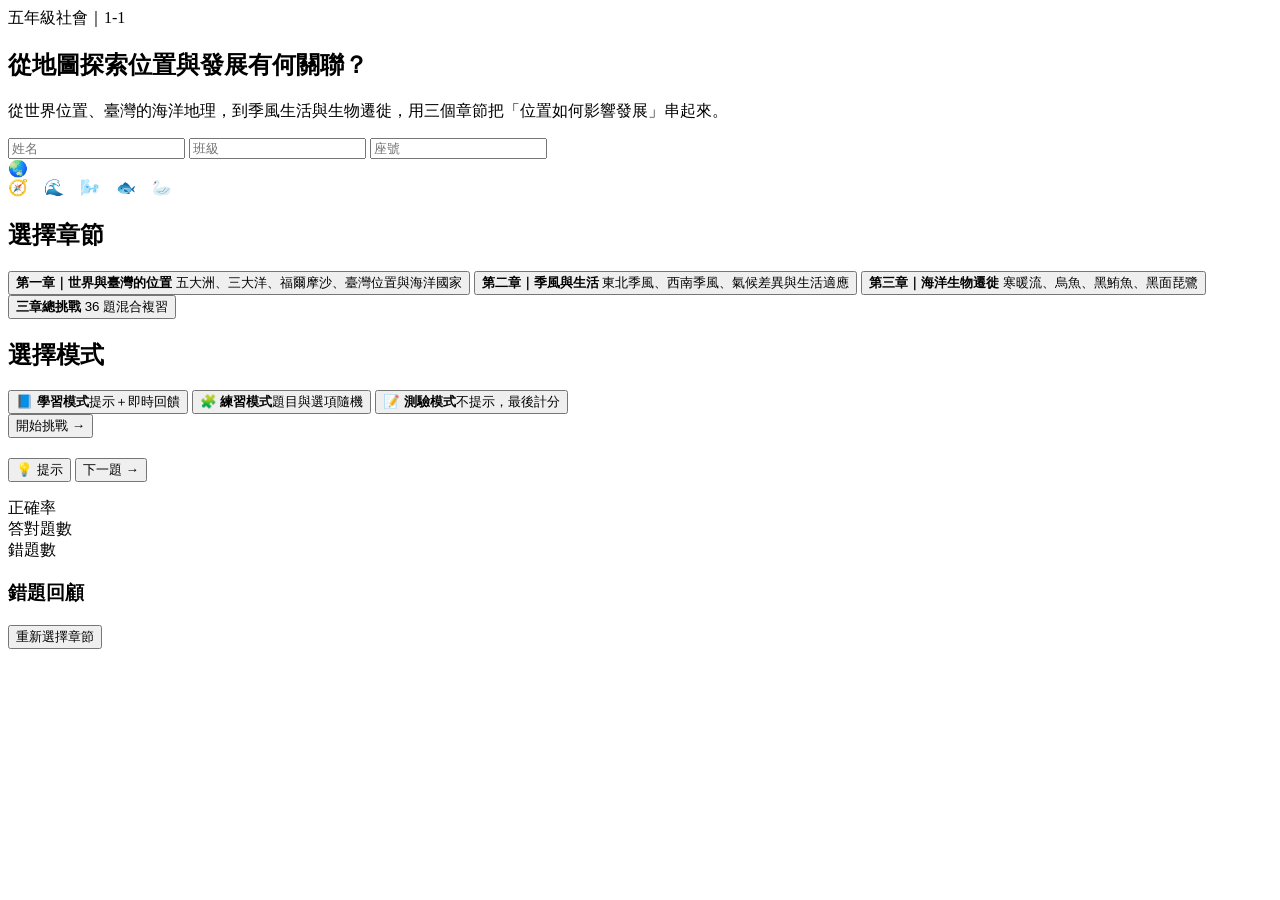
==== 1-1/index.html @ 1c831894 "Create 1-1 interactive game homepage" ====
<!doctype html>
<html lang="zh-Hant">
<head>
<meta charset="utf-8">
<meta name="viewport" content="width=device-width,initial-scale=1">
<title>5上1-1｜從地圖探索位置與發展有何關聯？</title>
<link rel="stylesheet" href="app.css?v=1">
</head>
<body>
<main class="wrap">
  <section class="card hero">
    <div>
      <div class="eyebrow">五年級社會｜1-1</div>
      <h1>從地圖探索位置與發展有何關聯？</h1>
      <p>從世界位置、臺灣的海洋地理，到季風生活與生物遷徙，用三個章節把「位置如何影響發展」串起來。</p>
      <div class="identity">
        <input id="studentName" placeholder="姓名">
        <input id="studentClass" placeholder="班級">
        <input id="studentNo" placeholder="座號">
      </div>
    </div>
    <div class="heroVisual">
      <div class="globe">🌏</div>
      <div>🧭　🌊　🌬️　🐟　🦢</div>
    </div>
  </section>

  <section class="card" id="setup">
    <h2>選擇章節</h2>
    <div class="chapterGrid">
      <button class="chapterBtn active" data-chapter="1">
        <b>第一章｜世界與臺灣的位置</b>
        <span>五大洲、三大洋、福爾摩沙、臺灣位置與海洋國家</span>
      </button>
      <button class="chapterBtn" data-chapter="2">
        <b>第二章｜季風與生活</b>
        <span>東北季風、西南季風、氣候差異與生活適應</span>
      </button>
      <button class="chapterBtn" data-chapter="3">
        <b>第三章｜海洋生物遷徙</b>
        <span>寒暖流、烏魚、黑鮪魚、黑面琵鷺</span>
      </button>
      <button class="chapterBtn all" data-chapter="all">
        <b>三章總挑戰</b>
        <span>36 題混合複習</span>
      </button>
    </div>

    <h2>選擇模式</h2>
    <div class="modeGrid">
      <button class="modeBtn active" data-mode="learn"><b>📘 學習模式</b><span>提示＋即時回饋</span></button>
      <button class="modeBtn" data-mode="practice"><b>🧩 練習模式</b><span>題目與選項隨機</span></button>
      <button class="modeBtn" data-mode="test"><b>📝 測驗模式</b><span>不提示，最後計分</span></button>
    </div>
    <button id="startBtn" class="start">開始挑戰 →</button>
  </section>

  <section class="card hidden" id="game">
    <div class="topline">
      <span id="chapterLabel"></span>
      <span id="progressLabel"></span>
    </div>
    <div class="progress"><div id="progressBar"></div></div>
    <h2 id="qTitle"></h2>
    <div class="meta"><span id="level"></span><span id="type"></span></div>
    <div class="memoryCard" id="memoryCard"></div>
    <div class="question" id="question"></div>
    <div id="answerArea"></div>
    <div id="feedback" class="feedback"></div>
    <div id="hint" class="hint"></div>
    <div class="actions">
      <button id="hintBtn" class="secondary">💡 提示</button>
      <button id="nextBtn" class="primary hidden">下一題 →</button>
    </div>
  </section>

  <section class="card hidden" id="result">
    <div class="resultTitle" id="resultTitle"></div>
    <p id="resultSummary"></p>
    <div class="reportGrid">
      <div><span>正確率</span><b id="accuracy"></b></div>
      <div><span>答對題數</span><b id="correctCount"></b></div>
      <div><span>錯題數</span><b id="wrongCount"></b></div>
    </div>
    <h3>錯題回顧</h3>
    <div id="review"></div>
    <button id="restartBtn" class="start">重新選擇章節</button>
  </section>
</main>
<script src="questions.js?v=1"></script>
<script src="app.js?v=1"></script>
</body>
</html>
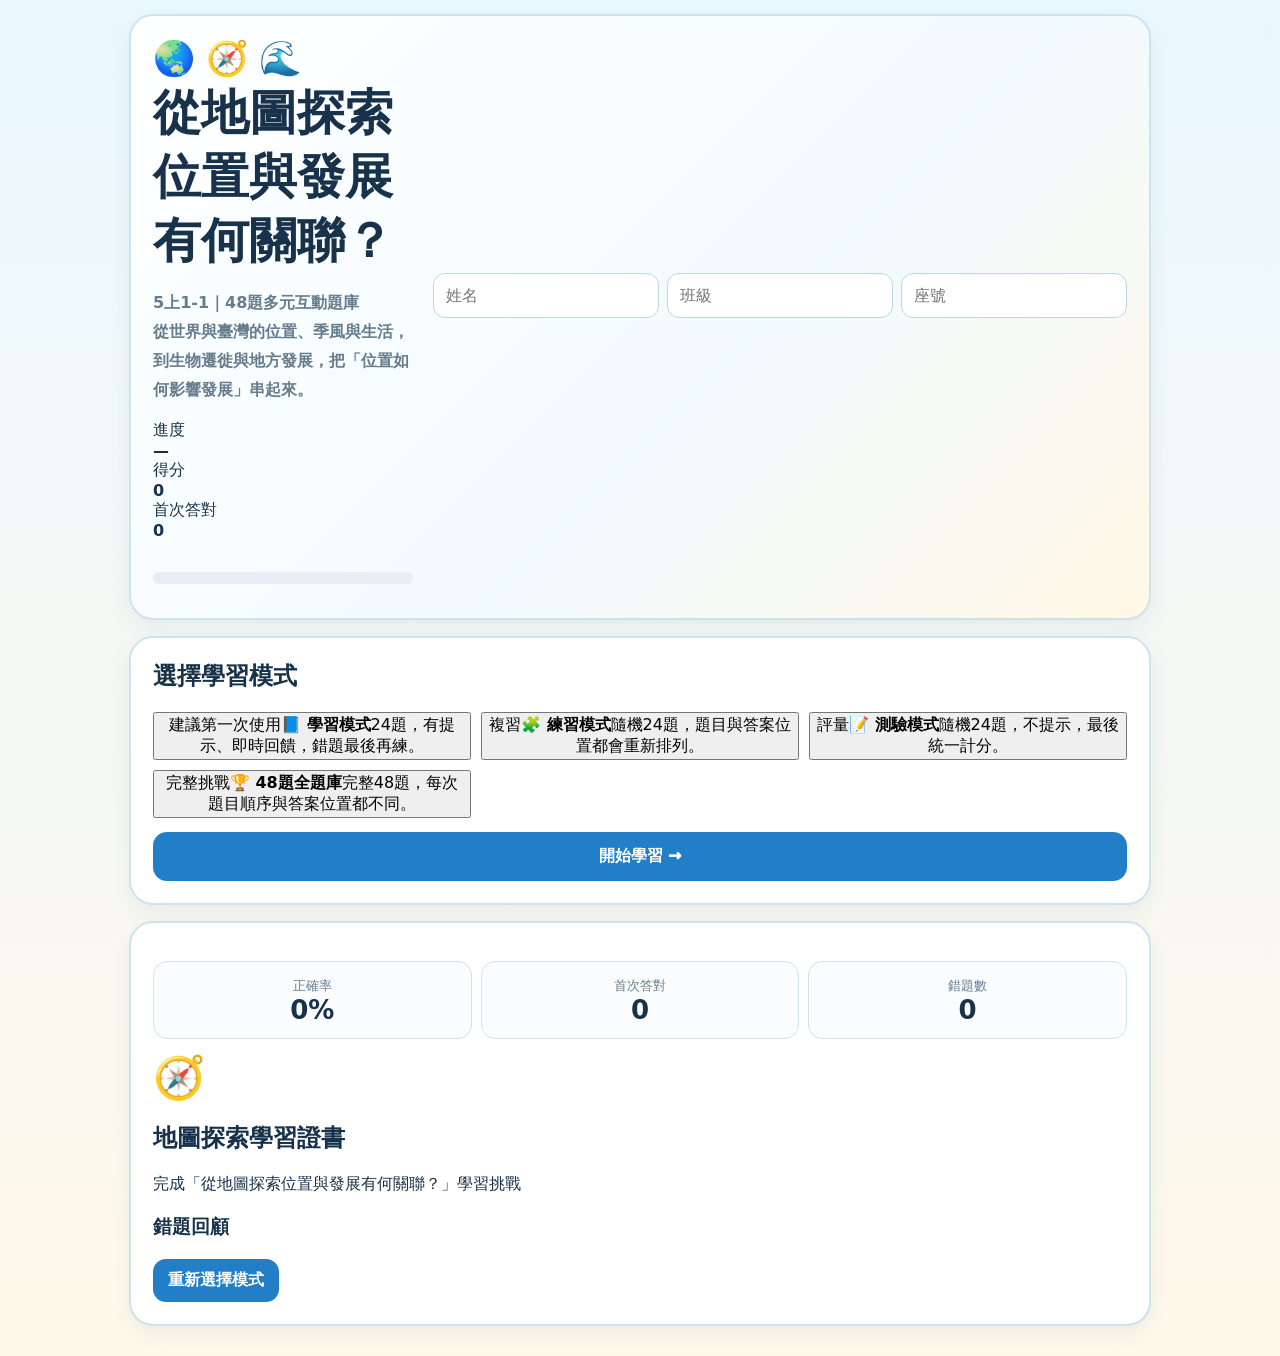
==== commit 78c518e9: "1-1: rebuild interactive game shell to match 2-1 flow" ====
--- a/1-1/index.html
+++ b/1-1/index.html
@@ -1,93 +1 @@
-<!doctype html>
-<html lang="zh-Hant">
-<head>
-<meta charset="utf-8">
-<meta name="viewport" content="width=device-width,initial-scale=1">
-<title>5上1-1｜從地圖探索位置與發展有何關聯？</title>
-<link rel="stylesheet" href="app.css?v=1">
-</head>
-<body>
-<main class="wrap">
-  <section class="card hero">
-    <div>
-      <div class="eyebrow">五年級社會｜1-1</div>
-      <h1>從地圖探索位置與發展有何關聯？</h1>
-      <p>從世界位置、臺灣的海洋地理，到季風生活與生物遷徙，用三個章節把「位置如何影響發展」串起來。</p>
-      <div class="identity">
-        <input id="studentName" placeholder="姓名">
-        <input id="studentClass" placeholder="班級">
-        <input id="studentNo" placeholder="座號">
-      </div>
-    </div>
-    <div class="heroVisual">
-      <div class="globe">🌏</div>
-      <div>🧭　🌊　🌬️　🐟　🦢</div>
-    </div>
-  </section>
-
-  <section class="card" id="setup">
-    <h2>選擇章節</h2>
-    <div class="chapterGrid">
-      <button class="chapterBtn active" data-chapter="1">
-        <b>第一章｜世界與臺灣的位置</b>
-        <span>五大洲、三大洋、福爾摩沙、臺灣位置與海洋國家</span>
-      </button>
-      <button class="chapterBtn" data-chapter="2">
-        <b>第二章｜季風與生活</b>
-        <span>東北季風、西南季風、氣候差異與生活適應</span>
-      </button>
-      <button class="chapterBtn" data-chapter="3">
-        <b>第三章｜海洋生物遷徙</b>
-        <span>寒暖流、烏魚、黑鮪魚、黑面琵鷺</span>
-      </button>
-      <button class="chapterBtn all" data-chapter="all">
-        <b>三章總挑戰</b>
-        <span>36 題混合複習</span>
-      </button>
-    </div>
-
-    <h2>選擇模式</h2>
-    <div class="modeGrid">
-      <button class="modeBtn active" data-mode="learn"><b>📘 學習模式</b><span>提示＋即時回饋</span></button>
-      <button class="modeBtn" data-mode="practice"><b>🧩 練習模式</b><span>題目與選項隨機</span></button>
-      <button class="modeBtn" data-mode="test"><b>📝 測驗模式</b><span>不提示，最後計分</span></button>
-    </div>
-    <button id="startBtn" class="start">開始挑戰 →</button>
-  </section>
-
-  <section class="card hidden" id="game">
-    <div class="topline">
-      <span id="chapterLabel"></span>
-      <span id="progressLabel"></span>
-    </div>
-    <div class="progress"><div id="progressBar"></div></div>
-    <h2 id="qTitle"></h2>
-    <div class="meta"><span id="level"></span><span id="type"></span></div>
-    <div class="memoryCard" id="memoryCard"></div>
-    <div class="question" id="question"></div>
-    <div id="answerArea"></div>
-    <div id="feedback" class="feedback"></div>
-    <div id="hint" class="hint"></div>
-    <div class="actions">
-      <button id="hintBtn" class="secondary">💡 提示</button>
-      <button id="nextBtn" class="primary hidden">下一題 →</button>
-    </div>
-  </section>
-
-  <section class="card hidden" id="result">
-    <div class="resultTitle" id="resultTitle"></div>
-    <p id="resultSummary"></p>
-    <div class="reportGrid">
-      <div><span>正確率</span><b id="accuracy"></b></div>
-      <div><span>答對題數</span><b id="correctCount"></b></div>
-      <div><span>錯題數</span><b id="wrongCount"></b></div>
-    </div>
-    <h3>錯題回顧</h3>
-    <div id="review"></div>
-    <button id="restartBtn" class="start">重新選擇章節</button>
-  </section>
-</main>
-<script src="questions.js?v=1"></script>
-<script src="app.js?v=1"></script>
-</body>
-</html>+<!doctype html><html lang="zh-Hant"><head><meta charset="utf-8"><meta name="viewport" content="width=device-width,initial-scale=1"><title>從地圖探索位置與發展有何關聯？｜1-1互動學習遊戲</title><link rel="stylesheet" href="app.css?v=1"></head><body><main class="wrap"><section class="card hero"><div class="head"><div><div style="font-size:34px">🌏 🧭 🌊</div><h1 class="title">從地圖探索位置與發展有何關聯？</h1><p class="sub">5上1-1｜48題多元互動題庫<br>從世界與臺灣的位置、季風與生活，到生物遷徙與地方發展，把「位置如何影響發展」串起來。</p></div><div class="stats"><div class="stat"><span class="small">進度</span><br><b id="stageStat">—</b></div><div class="stat"><span class="small">得分</span><br><b id="scoreStat">0</b></div><div class="stat"><span class="small">首次答對</span><br><b id="firstStat">0</b></div></div></div><div class="identity"><input id="studentName" placeholder="姓名"><input id="studentClass" placeholder="班級"><input id="studentNo" placeholder="座號"></div><div class="progress"><div class="bar" id="bar"></div></div></section><section class="card" id="modePanel"><h2 style="margin-top:0">選擇學習模式</h2><div class="modeGrid"><button class="mode active" data-mode="learn"><span class="modeTag">建議第一次使用</span><b>📘 學習模式</b><span class="small">24題，有提示、即時回饋，錯題最後再練。</span></button><button class="mode" data-mode="practice"><span class="modeTag">複習</span><b>🧩 練習模式</b><span class="small">隨機24題，題目與答案位置都會重新排列。</span></button><button class="mode" data-mode="test"><span class="modeTag">評量</span><b>📝 測驗模式</b><span class="small">隨機24題，不提示，最後統一計分。</span></button><button class="mode" data-mode="full"><span class="modeTag">完整挑戰</span><b>🏆 48題全題庫</b><span class="small">完整48題，每次題目順序與答案位置都不同。</span></button></div><button class="start" id="startBtn">開始學習 →</button></section><section class="card hidden" id="game"><div class="chapter" id="chapter"></div><h2 class="qtitle" id="qtitle"></h2><div class="meta"><span class="pill" id="levelPill"></span><span class="pill" id="typePill"></span></div><div class="visual" id="visual"></div><div class="qtext" id="qtext"></div><div id="answerArea"></div><div class="feedback" id="feedback" aria-live="polite"></div><div class="hint" id="hintbox"></div><div class="actions"><button class="btn secondary" id="hintBtn">💡 使用提示</button><button class="btn primary hidden" id="nextBtn">下一題 →</button></div></section><section class="card result" id="result"><div class="grade" id="grade"></div><p id="summary"></p><div class="reportGrid"><div class="reportBox"><span class="small">正確率</span><br><b id="accuracy">0%</b></div><div class="reportBox"><span class="small">首次答對</span><br><b id="firstReport">0</b></div><div class="reportBox"><span class="small">錯題數</span><br><b id="wrongReport">0</b></div></div><div class="badgeRow" id="badges"></div><div class="certificate"><div style="font-size:42px">🧭</div><h2>地圖探索學習證書</h2><p>完成「從地圖探索位置與發展有何關聯？」學習挑戰</p><p id="certName"></p><p id="certMode"></p><p><b id="certScore"></b></p></div><h3>錯題回顧</h3><div class="review" id="review"></div><div class="actions"><button class="btn primary" id="restartBtn">重新選擇模式</button></div></section></main><script src="questions.js?v=1"></script><script src="app.js?v=1"></script><script src="visuals.js?v=1"></script></body></html>
--- a/1-1/app.css
+++ b/1-1/app.css
@@ -0,0 +1,12 @@
+:root{--ink:#17324a;--muted:#657c8d;--line:#cfe3ef;--blue:#227fc7;--green:#4aa66b;--sand:#fff8e8;--bg:#eef9ff}
+*{box-sizing:border-box}body{margin:0;font-family:"Noto Sans TC","PingFang TC","Microsoft JhengHei",system-ui,sans-serif;color:var(--ink);background:linear-gradient(180deg,#eaf8ff,#fff9ea)}
+button,input{font:inherit}.wrap{max-width:1050px;margin:auto;padding:14px}.card{background:#fff;border:2px solid var(--line);border-radius:24px;padding:22px;margin-bottom:16px;box-shadow:0 8px 22px rgba(20,70,100,.07)}
+.hero{display:grid;grid-template-columns:1.5fr .8fr;gap:20px;align-items:center;background:linear-gradient(135deg,#fff,#f2fbff 58%,#fff8e6)}.eyebrow{font-weight:950;color:var(--blue)}h1{font-size:clamp(30px,5vw,48px);margin:.2rem 0}.hero p{line-height:1.8;color:var(--muted);font-weight:700}.heroVisual{min-height:240px;border-radius:22px;background:linear-gradient(145deg,#6bd0f2,#c9f0ff 55%,#fff1b9);display:grid;place-items:center;text-align:center;font-size:36px}.globe{font-size:96px}.identity{display:grid;grid-template-columns:2fr 1fr 1fr;gap:8px;margin-top:12px}.identity input{padding:12px;border:1px solid #bdd6e5;border-radius:12px}
+.chapterGrid{display:grid;grid-template-columns:repeat(3,1fr);gap:10px}.chapterBtn,.modeBtn{border:2px solid var(--line);border-radius:17px;background:#fff;padding:14px;text-align:left;cursor:pointer}.chapterBtn b,.modeBtn b{display:block;font-size:18px;margin-bottom:5px}.chapterBtn span,.modeBtn span{font-size:13px;line-height:1.5;color:var(--muted)}.chapterBtn.active,.modeBtn.active{border-color:var(--blue);background:#edf8ff}.chapterBtn.all{grid-column:1/-1;text-align:center;background:#fff9e7}.modeGrid{display:grid;grid-template-columns:repeat(3,1fr);gap:10px}.start{width:100%;border:0;border-radius:14px;background:var(--blue);color:white;padding:14px;font-weight:950;margin-top:14px;cursor:pointer}
+.hidden{display:none!important}.topline{display:flex;justify-content:space-between;gap:10px;font-weight:950;color:var(--blue)}.progress{height:12px;border-radius:999px;background:#e7eff4;overflow:hidden;margin:12px 0}.progress div{height:100%;width:0;background:linear-gradient(90deg,#278dd8,#4db476)}#qTitle{font-size:clamp(25px,4vw,34px);margin:.3rem 0}.meta{display:flex;gap:8px}.meta span{font-size:12px;font-weight:900;padding:5px 9px;border-radius:999px;background:#eef7fc;border:1px solid #bdd8e8}
+.memoryCard{margin:14px 0;padding:18px;border:2px solid #bfe0eb;border-radius:20px;background:linear-gradient(135deg,#f1fbff,#fff8e9);text-align:center}.memoryCard .icon{font-size:58px}.memoryCard b{display:block;font-size:22px;margin:6px}.memoryCard p{margin:0;color:var(--muted);font-weight:750;line-height:1.6}.question{font-size:19px;line-height:1.7;font-weight:900;margin:14px 0}
+.choices,.multiList{display:grid;grid-template-columns:repeat(2,1fr);gap:10px}.choice,.multiItem{border:2px solid var(--line);background:#fff;border-radius:14px;padding:12px;text-align:left;font-weight:850;cursor:pointer}.choice.correct{background:#e9f8ee;border-color:#56af72}.choice.wrong{background:#fff0ee;border-color:#dc756c}.letter{display:inline-grid;place-items:center;width:29px;height:29px;border-radius:50%;background:var(--blue);color:#fff;margin-right:8px}.multiItem{display:flex;gap:9px;align-items:flex-start}.multiItem input{width:20px;height:20px}
+.matchWrap,.sequenceWrap{display:grid;gap:10px}.matchRow{display:grid;grid-template-columns:1fr 1fr;gap:8px;align-items:center}.matchPrompt,.selectBox,.seqRow{padding:11px;border:1px solid var(--line);border-radius:13px;background:#fbfdff}.selectBox select{width:100%;padding:8px;border-radius:9px;border:1px solid #bdd6e5}.seqRow{display:flex;gap:10px;align-items:center}.seqNo{width:30px;height:30px;border-radius:50%;display:grid;place-items:center;background:var(--blue);color:#fff;font-weight:950}.seqRow select{flex:1;padding:8px;border:1px solid #bdd6e5;border-radius:9px}
+.feedback{min-height:34px;font-weight:900;line-height:1.6;margin-top:10px}.hint{display:none;background:#fff7da;border:1px solid #e7d17b;border-radius:13px;padding:11px;margin-top:8px;font-weight:750}.hint.show{display:block}.actions{display:flex;gap:8px;flex-wrap:wrap;margin-top:10px}.actions button{border:0;border-radius:13px;padding:11px 15px;font-weight:900;cursor:pointer}.primary{background:var(--blue);color:#fff}.secondary{background:#edf4f8;color:var(--ink)}
+.resultTitle{font-size:clamp(30px,6vw,48px);font-weight:950}.reportGrid{display:grid;grid-template-columns:repeat(3,1fr);gap:9px;margin:14px 0}.reportGrid div{border:1px solid var(--line);border-radius:14px;background:#fafcfe;padding:13px;text-align:center}.reportGrid span{font-size:13px;color:var(--muted)}.reportGrid b{display:block;font-size:26px}.reviewItem{border:1px solid var(--line);border-radius:12px;padding:10px 12px;background:#f8fbfd;margin:8px 0}
+@media(max-width:760px){.wrap{padding:8px}.card{padding:15px;border-radius:18px}.hero{grid-template-columns:1fr}.chapterGrid,.modeGrid,.choices,.multiList{grid-template-columns:1fr}.identity{grid-template-columns:1fr}.matchRow{grid-template-columns:1fr}.heroVisual{min-height:170px}.globe{font-size:72px}}
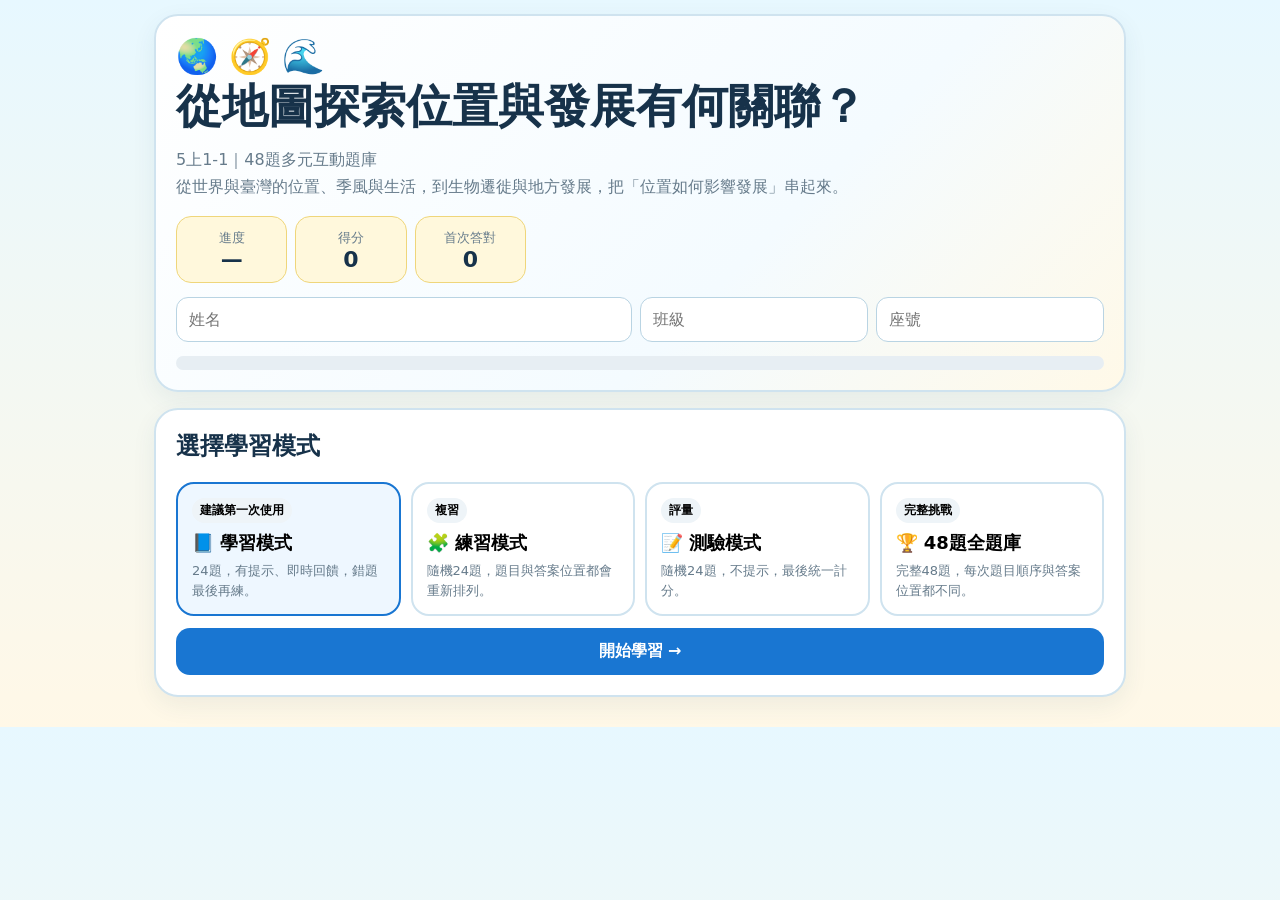
==== commit 5c7ecc36: "1-1: bump cache after full rebuild" ====
--- a/1-1/index.html
+++ b/1-1/index.html
@@ -1 +1 @@
-<!doctype html><html lang="zh-Hant"><head><meta charset="utf-8"><meta name="viewport" content="width=device-width,initial-scale=1"><title>從地圖探索位置與發展有何關聯？｜1-1互動學習遊戲</title><link rel="stylesheet" href="app.css?v=1"></head><body><main class="wrap"><section class="card hero"><div class="head"><div><div style="font-size:34px">🌏 🧭 🌊</div><h1 class="title">從地圖探索位置與發展有何關聯？</h1><p class="sub">5上1-1｜48題多元互動題庫<br>從世界與臺灣的位置、季風與生活，到生物遷徙與地方發展，把「位置如何影響發展」串起來。</p></div><div class="stats"><div class="stat"><span class="small">進度</span><br><b id="stageStat">—</b></div><div class="stat"><span class="small">得分</span><br><b id="scoreStat">0</b></div><div class="stat"><span class="small">首次答對</span><br><b id="firstStat">0</b></div></div></div><div class="identity"><input id="studentName" placeholder="姓名"><input id="studentClass" placeholder="班級"><input id="studentNo" placeholder="座號"></div><div class="progress"><div class="bar" id="bar"></div></div></section><section class="card" id="modePanel"><h2 style="margin-top:0">選擇學習模式</h2><div class="modeGrid"><button class="mode active" data-mode="learn"><span class="modeTag">建議第一次使用</span><b>📘 學習模式</b><span class="small">24題，有提示、即時回饋，錯題最後再練。</span></button><button class="mode" data-mode="practice"><span class="modeTag">複習</span><b>🧩 練習模式</b><span class="small">隨機24題，題目與答案位置都會重新排列。</span></button><button class="mode" data-mode="test"><span class="modeTag">評量</span><b>📝 測驗模式</b><span class="small">隨機24題，不提示，最後統一計分。</span></button><button class="mode" data-mode="full"><span class="modeTag">完整挑戰</span><b>🏆 48題全題庫</b><span class="small">完整48題，每次題目順序與答案位置都不同。</span></button></div><button class="start" id="startBtn">開始學習 →</button></section><section class="card hidden" id="game"><div class="chapter" id="chapter"></div><h2 class="qtitle" id="qtitle"></h2><div class="meta"><span class="pill" id="levelPill"></span><span class="pill" id="typePill"></span></div><div class="visual" id="visual"></div><div class="qtext" id="qtext"></div><div id="answerArea"></div><div class="feedback" id="feedback" aria-live="polite"></div><div class="hint" id="hintbox"></div><div class="actions"><button class="btn secondary" id="hintBtn">💡 使用提示</button><button class="btn primary hidden" id="nextBtn">下一題 →</button></div></section><section class="card result" id="result"><div class="grade" id="grade"></div><p id="summary"></p><div class="reportGrid"><div class="reportBox"><span class="small">正確率</span><br><b id="accuracy">0%</b></div><div class="reportBox"><span class="small">首次答對</span><br><b id="firstReport">0</b></div><div class="reportBox"><span class="small">錯題數</span><br><b id="wrongReport">0</b></div></div><div class="badgeRow" id="badges"></div><div class="certificate"><div style="font-size:42px">🧭</div><h2>地圖探索學習證書</h2><p>完成「從地圖探索位置與發展有何關聯？」學習挑戰</p><p id="certName"></p><p id="certMode"></p><p><b id="certScore"></b></p></div><h3>錯題回顧</h3><div class="review" id="review"></div><div class="actions"><button class="btn primary" id="restartBtn">重新選擇模式</button></div></section></main><script src="questions.js?v=1"></script><script src="app.js?v=1"></script><script src="visuals.js?v=1"></script></body></html>+<!doctype html><html lang="zh-Hant"><head><meta charset="utf-8"><meta name="viewport" content="width=device-width,initial-scale=1"><title>從地圖探索位置與發展有何關聯？｜1-1互動學習遊戲</title><link rel="stylesheet" href="app.css?v=2"></head><body><main class="wrap"><section class="card hero"><div class="head"><div><div style="font-size:34px">🌏 🧭 🌊</div><h1 class="title">從地圖探索位置與發展有何關聯？</h1><p class="sub">5上1-1｜48題多元互動題庫<br>從世界與臺灣的位置、季風與生活，到生物遷徙與地方發展，把「位置如何影響發展」串起來。</p></div><div class="stats"><div class="stat"><span class="small">進度</span><br><b id="stageStat">—</b></div><div class="stat"><span class="small">得分</span><br><b id="scoreStat">0</b></div><div class="stat"><span class="small">首次答對</span><br><b id="firstStat">0</b></div></div></div><div class="identity"><input id="studentName" placeholder="姓名"><input id="studentClass" placeholder="班級"><input id="studentNo" placeholder="座號"></div><div class="progress"><div class="bar" id="bar"></div></div></section><section class="card" id="modePanel"><h2 style="margin-top:0">選擇學習模式</h2><div class="modeGrid"><button class="mode active" data-mode="learn"><span class="modeTag">建議第一次使用</span><b>📘 學習模式</b><span class="small">24題，有提示、即時回饋，錯題最後再練。</span></button><button class="mode" data-mode="practice"><span class="modeTag">複習</span><b>🧩 練習模式</b><span class="small">隨機24題，題目與答案位置都會重新排列。</span></button><button class="mode" data-mode="test"><span class="modeTag">評量</span><b>📝 測驗模式</b><span class="small">隨機24題，不提示，最後統一計分。</span></button><button class="mode" data-mode="full"><span class="modeTag">完整挑戰</span><b>🏆 48題全題庫</b><span class="small">完整48題，每次題目順序與答案位置都不同。</span></button></div><button class="start" id="startBtn">開始學習 →</button></section><section class="card hidden" id="game"><div class="chapter" id="chapter"></div><h2 class="qtitle" id="qtitle"></h2><div class="meta"><span class="pill" id="levelPill"></span><span class="pill" id="typePill"></span></div><div class="visual" id="visual"></div><div class="qtext" id="qtext"></div><div id="answerArea"></div><div class="feedback" id="feedback" aria-live="polite"></div><div class="hint" id="hintbox"></div><div class="actions"><button class="btn secondary" id="hintBtn">💡 使用提示</button><button class="btn primary hidden" id="nextBtn">下一題 →</button></div></section><section class="card result" id="result"><div class="grade" id="grade"></div><p id="summary"></p><div class="reportGrid"><div class="reportBox"><span class="small">正確率</span><br><b id="accuracy">0%</b></div><div class="reportBox"><span class="small">首次答對</span><br><b id="firstReport">0</b></div><div class="reportBox"><span class="small">錯題數</span><br><b id="wrongReport">0</b></div></div><div class="badgeRow" id="badges"></div><div class="certificate"><div style="font-size:42px">🧭</div><h2>地圖探索學習證書</h2><p>完成「從地圖探索位置與發展有何關聯？」學習挑戰</p><p id="certName"></p><p id="certMode"></p><p><b id="certScore"></b></p></div><h3>錯題回顧</h3><div class="review" id="review"></div><div class="actions"><button class="btn primary" id="restartBtn">重新選擇模式</button></div></section></main><script src="questions.js?v=2"></script><script src="app.js?v=2"></script><script src="visuals.js?v=2"></script></body></html>
--- a/1-1/app.css
+++ b/1-1/app.css
@@ -1,12 +1 @@
-:root{--ink:#17324a;--muted:#657c8d;--line:#cfe3ef;--blue:#227fc7;--green:#4aa66b;--sand:#fff8e8;--bg:#eef9ff}
-*{box-sizing:border-box}body{margin:0;font-family:"Noto Sans TC","PingFang TC","Microsoft JhengHei",system-ui,sans-serif;color:var(--ink);background:linear-gradient(180deg,#eaf8ff,#fff9ea)}
-button,input{font:inherit}.wrap{max-width:1050px;margin:auto;padding:14px}.card{background:#fff;border:2px solid var(--line);border-radius:24px;padding:22px;margin-bottom:16px;box-shadow:0 8px 22px rgba(20,70,100,.07)}
-.hero{display:grid;grid-template-columns:1.5fr .8fr;gap:20px;align-items:center;background:linear-gradient(135deg,#fff,#f2fbff 58%,#fff8e6)}.eyebrow{font-weight:950;color:var(--blue)}h1{font-size:clamp(30px,5vw,48px);margin:.2rem 0}.hero p{line-height:1.8;color:var(--muted);font-weight:700}.heroVisual{min-height:240px;border-radius:22px;background:linear-gradient(145deg,#6bd0f2,#c9f0ff 55%,#fff1b9);display:grid;place-items:center;text-align:center;font-size:36px}.globe{font-size:96px}.identity{display:grid;grid-template-columns:2fr 1fr 1fr;gap:8px;margin-top:12px}.identity input{padding:12px;border:1px solid #bdd6e5;border-radius:12px}
-.chapterGrid{display:grid;grid-template-columns:repeat(3,1fr);gap:10px}.chapterBtn,.modeBtn{border:2px solid var(--line);border-radius:17px;background:#fff;padding:14px;text-align:left;cursor:pointer}.chapterBtn b,.modeBtn b{display:block;font-size:18px;margin-bottom:5px}.chapterBtn span,.modeBtn span{font-size:13px;line-height:1.5;color:var(--muted)}.chapterBtn.active,.modeBtn.active{border-color:var(--blue);background:#edf8ff}.chapterBtn.all{grid-column:1/-1;text-align:center;background:#fff9e7}.modeGrid{display:grid;grid-template-columns:repeat(3,1fr);gap:10px}.start{width:100%;border:0;border-radius:14px;background:var(--blue);color:white;padding:14px;font-weight:950;margin-top:14px;cursor:pointer}
-.hidden{display:none!important}.topline{display:flex;justify-content:space-between;gap:10px;font-weight:950;color:var(--blue)}.progress{height:12px;border-radius:999px;background:#e7eff4;overflow:hidden;margin:12px 0}.progress div{height:100%;width:0;background:linear-gradient(90deg,#278dd8,#4db476)}#qTitle{font-size:clamp(25px,4vw,34px);margin:.3rem 0}.meta{display:flex;gap:8px}.meta span{font-size:12px;font-weight:900;padding:5px 9px;border-radius:999px;background:#eef7fc;border:1px solid #bdd8e8}
-.memoryCard{margin:14px 0;padding:18px;border:2px solid #bfe0eb;border-radius:20px;background:linear-gradient(135deg,#f1fbff,#fff8e9);text-align:center}.memoryCard .icon{font-size:58px}.memoryCard b{display:block;font-size:22px;margin:6px}.memoryCard p{margin:0;color:var(--muted);font-weight:750;line-height:1.6}.question{font-size:19px;line-height:1.7;font-weight:900;margin:14px 0}
-.choices,.multiList{display:grid;grid-template-columns:repeat(2,1fr);gap:10px}.choice,.multiItem{border:2px solid var(--line);background:#fff;border-radius:14px;padding:12px;text-align:left;font-weight:850;cursor:pointer}.choice.correct{background:#e9f8ee;border-color:#56af72}.choice.wrong{background:#fff0ee;border-color:#dc756c}.letter{display:inline-grid;place-items:center;width:29px;height:29px;border-radius:50%;background:var(--blue);color:#fff;margin-right:8px}.multiItem{display:flex;gap:9px;align-items:flex-start}.multiItem input{width:20px;height:20px}
-.matchWrap,.sequenceWrap{display:grid;gap:10px}.matchRow{display:grid;grid-template-columns:1fr 1fr;gap:8px;align-items:center}.matchPrompt,.selectBox,.seqRow{padding:11px;border:1px solid var(--line);border-radius:13px;background:#fbfdff}.selectBox select{width:100%;padding:8px;border-radius:9px;border:1px solid #bdd6e5}.seqRow{display:flex;gap:10px;align-items:center}.seqNo{width:30px;height:30px;border-radius:50%;display:grid;place-items:center;background:var(--blue);color:#fff;font-weight:950}.seqRow select{flex:1;padding:8px;border:1px solid #bdd6e5;border-radius:9px}
-.feedback{min-height:34px;font-weight:900;line-height:1.6;margin-top:10px}.hint{display:none;background:#fff7da;border:1px solid #e7d17b;border-radius:13px;padding:11px;margin-top:8px;font-weight:750}.hint.show{display:block}.actions{display:flex;gap:8px;flex-wrap:wrap;margin-top:10px}.actions button{border:0;border-radius:13px;padding:11px 15px;font-weight:900;cursor:pointer}.primary{background:var(--blue);color:#fff}.secondary{background:#edf4f8;color:var(--ink)}
-.resultTitle{font-size:clamp(30px,6vw,48px);font-weight:950}.reportGrid{display:grid;grid-template-columns:repeat(3,1fr);gap:9px;margin:14px 0}.reportGrid div{border:1px solid var(--line);border-radius:14px;background:#fafcfe;padding:13px;text-align:center}.reportGrid span{font-size:13px;color:var(--muted)}.reportGrid b{display:block;font-size:26px}.reviewItem{border:1px solid var(--line);border-radius:12px;padding:10px 12px;background:#f8fbfd;margin:8px 0}
-@media(max-width:760px){.wrap{padding:8px}.card{padding:15px;border-radius:18px}.hero{grid-template-columns:1fr}.chapterGrid,.modeGrid,.choices,.multiList{grid-template-columns:1fr}.identity{grid-template-columns:1fr}.matchRow{grid-template-columns:1fr}.heroVisual{min-height:170px}.globe{font-size:72px}}+:root{--ink:#17324a;--muted:#667b8b;--line:#cfe3ef;--blue:#1976d2;--green:#2f9b62;--gold:#f2b43d;--red:#d9534f;--purple:#7b61c8;--bg:#edf9ff;--card:#fff}*{box-sizing:border-box}body{margin:0;font-family:"Noto Sans TC","PingFang TC","Microsoft JhengHei",system-ui,sans-serif;background:linear-gradient(180deg,#e7f8ff,#fff8e7);color:var(--ink)}button,input,select{font:inherit}.wrap{max-width:1000px;margin:auto;padding:14px}.card{background:#fff;border:2px solid var(--line);border-radius:24px;padding:20px;margin-bottom:16px;box-shadow:0 8px 24px rgba(25,70,100,.07)}.hero{background:linear-gradient(135deg,#fff,#f4fbff 62%,#fff9e8)}.head{display:flex;gap:16px;justify-content:space-between;align-items:flex-start;flex-wrap:wrap}.title{font-size:clamp(28px,6vw,46px);font-weight:950;margin:0}.sub{color:var(--muted);line-height:1.7;margin:.5rem 0 0}.stats{display:grid;grid-template-columns:repeat(3,1fr);gap:8px;min-width:min(100%,350px)}.stat{padding:10px;border-radius:15px;background:#fff8dc;border:1px solid #efd67b;text-align:center}.stat b{font-size:22px}.small{font-size:13px;color:var(--muted)}.identity{display:grid;grid-template-columns:2fr 1fr 1fr;gap:8px;margin-top:14px}.identity input{padding:12px;border:1px solid #b9d4e3;border-radius:12px}.progress{height:14px;background:#e7eef3;border-radius:99px;overflow:hidden;margin-top:14px}.bar{height:100%;width:0;background:linear-gradient(90deg,#2795dd,#49b979);transition:.25s}.modeGrid{display:grid;grid-template-columns:repeat(4,1fr);gap:10px}.mode{border:2px solid var(--line);border-radius:18px;padding:14px;background:#fff;cursor:pointer;text-align:left}.mode:hover{border-color:#78bce5}.mode b{display:block;font-size:18px;margin-bottom:5px}.mode.active{border-color:var(--blue);background:#eef7ff}.modeTag{display:inline-block;padding:4px 8px;border-radius:999px;background:#eef4f8;font-size:12px;font-weight:900;margin-bottom:8px}.start{width:100%;margin-top:12px;background:var(--blue);color:#fff;border:0;border-radius:14px;padding:13px 18px;font-weight:900;cursor:pointer}.chapter{font-weight:900;color:var(--blue);font-size:14px;margin-bottom:5px}.qtitle{font-size:clamp(23px,4.5vw,31px);margin:0;font-weight:950}.meta{display:flex;gap:8px;flex-wrap:wrap;margin:7px 0}.pill{font-size:12px;font-weight:900;padding:5px 9px;border-radius:999px;background:#eef7fc;border:1px solid #bdd9e9}.pill.advanced{background:#f7f0ff;border-color:#d6c5f4}.pill.boss{background:#fff3dc;border-color:#f0cd83}.visual{margin:13px 0;border-radius:20px;overflow:hidden;border:2px solid #bcdbea;background:linear-gradient(135deg,#f7fcff,#fff9ea);min-height:190px;display:grid;place-items:center;position:relative;padding:10px}.visual img{width:min(100%,820px);height:auto;max-height:430px;object-fit:contain;display:block;border-radius:15px}.fallback{padding:28px;text-align:center;color:#527086;font-weight:850;line-height:1.6}.fallback .emoji{font-size:62px;display:block}.sourceTag{position:absolute;right:9px;bottom:9px;background:rgba(255,255,255,.92);border-radius:999px;padding:5px 9px;font-size:12px;font-weight:800}.qtext{font-size:19px;line-height:1.7;font-weight:850;margin:12px 0}.choices{display:grid;grid-template-columns:repeat(2,minmax(0,1fr));gap:10px}.choice{min-height:58px;border:2px solid var(--line);border-radius:15px;background:#fff;padding:11px 13px;text-align:left;font-weight:850;color:var(--ink);cursor:pointer}.choice:hover{border-color:#79bde5}.choice.correct{background:#e8f8ee;border-color:#4bad6c}.choice.wrong{background:#fff0ee;border-color:#df786f}.choice:disabled{cursor:default;opacity:.95}.letter{display:inline-grid;place-items:center;width:30px;height:30px;border-radius:50%;color:#fff;margin-right:8px;font-weight:950}.choice:nth-child(1) .letter{background:#d94a43}.choice:nth-child(2) .letter{background:#2c7cd6}.choice:nth-child(3) .letter{background:#279958}.choice:nth-child(4) .letter{background:#ed7a2b}.choice:nth-child(5) .letter{background:#7b61c8}.choice:nth-child(6) .letter{background:#5f6f7c}.multiList{display:grid;gap:9px}.multiItem{display:flex;gap:10px;align-items:flex-start;border:2px solid var(--line);border-radius:14px;padding:11px;background:#fff;font-weight:800}.multiItem input{width:20px;height:20px;margin-top:2px}.dragPool{display:flex;flex-wrap:wrap;gap:8px;margin:10px 0}.dragChip{border:2px solid #9cc9e5;background:#eef8ff;border-radius:13px;padding:10px 12px;font-weight:850;cursor:grab}.dragChip.used{opacity:.36}.dragChip.tapSelected{outline:3px solid #f0bd4a}.dragBoard,.sequenceSlots{display:grid;gap:9px}.dragRow{display:grid;grid-template-columns:1fr 1.2fr;gap:8px;align-items:center}.dragPrompt,.dropZone,.sequenceSlot{border:1px solid var(--line);border-radius:13px;padding:11px;background:#fbfdff}.dropZone,.sequenceSlot{border-style:dashed;min-height:50px}.filled{background:#eaf8ef;border-color:#64b780}.sequenceSlot{display:flex;gap:10px;align-items:center}.slotNo{width:30px;height:30px;border-radius:50%;display:grid;place-items:center;background:var(--blue);color:#fff;font-weight:950}.interactionNote{font-size:13px;color:var(--muted);margin:6px 0 10px}.feedback{min-height:34px;font-weight:900;line-height:1.6;margin-top:11px}.hint{display:none;background:#fff8dc;border:1px solid #e9d172;border-radius:14px;padding:12px;margin-top:10px;font-weight:750}.hint.show{display:block}.actions{display:flex;gap:9px;flex-wrap:wrap;margin-top:12px}.btn{border:0;border-radius:14px;padding:11px 16px;font-weight:900;cursor:pointer}.primary{background:var(--blue);color:#fff}.secondary{background:#edf4f8;color:var(--ink)}.hidden{display:none!important}.result{display:none}.result.show{display:block}.grade{font-size:clamp(30px,6vw,50px);font-weight:950}.certificate{padding:20px;border:4px double #d5b257;border-radius:18px;background:#fffdf4;text-align:center;margin:14px 0}.review{display:grid;gap:9px}.reviewItem{border:1px solid var(--line);border-radius:12px;padding:10px 12px;background:#f8fbfd}.badgeRow{display:flex;flex-wrap:wrap;gap:7px}.badge{padding:7px 10px;border:1px solid #bdd8e7;border-radius:999px;background:#eef7fc;font-weight:850}.reportGrid{display:grid;grid-template-columns:repeat(3,1fr);gap:9px;margin:12px 0}.reportBox{border:1px solid var(--line);border-radius:13px;padding:12px;background:#fafcfe;text-align:center}.reportBox b{font-size:24px}@media(max-width:760px){.wrap{padding:8px}.card{padding:15px;border-radius:18px}.modeGrid{grid-template-columns:1fr 1fr}.choices{grid-template-columns:1fr}.identity{grid-template-columns:1fr}.dragRow{grid-template-columns:1fr}.stats,.reportGrid{width:100%;grid-template-columns:repeat(3,1fr)}.visual{min-height:150px}.visual img{width:100%;max-height:none}}
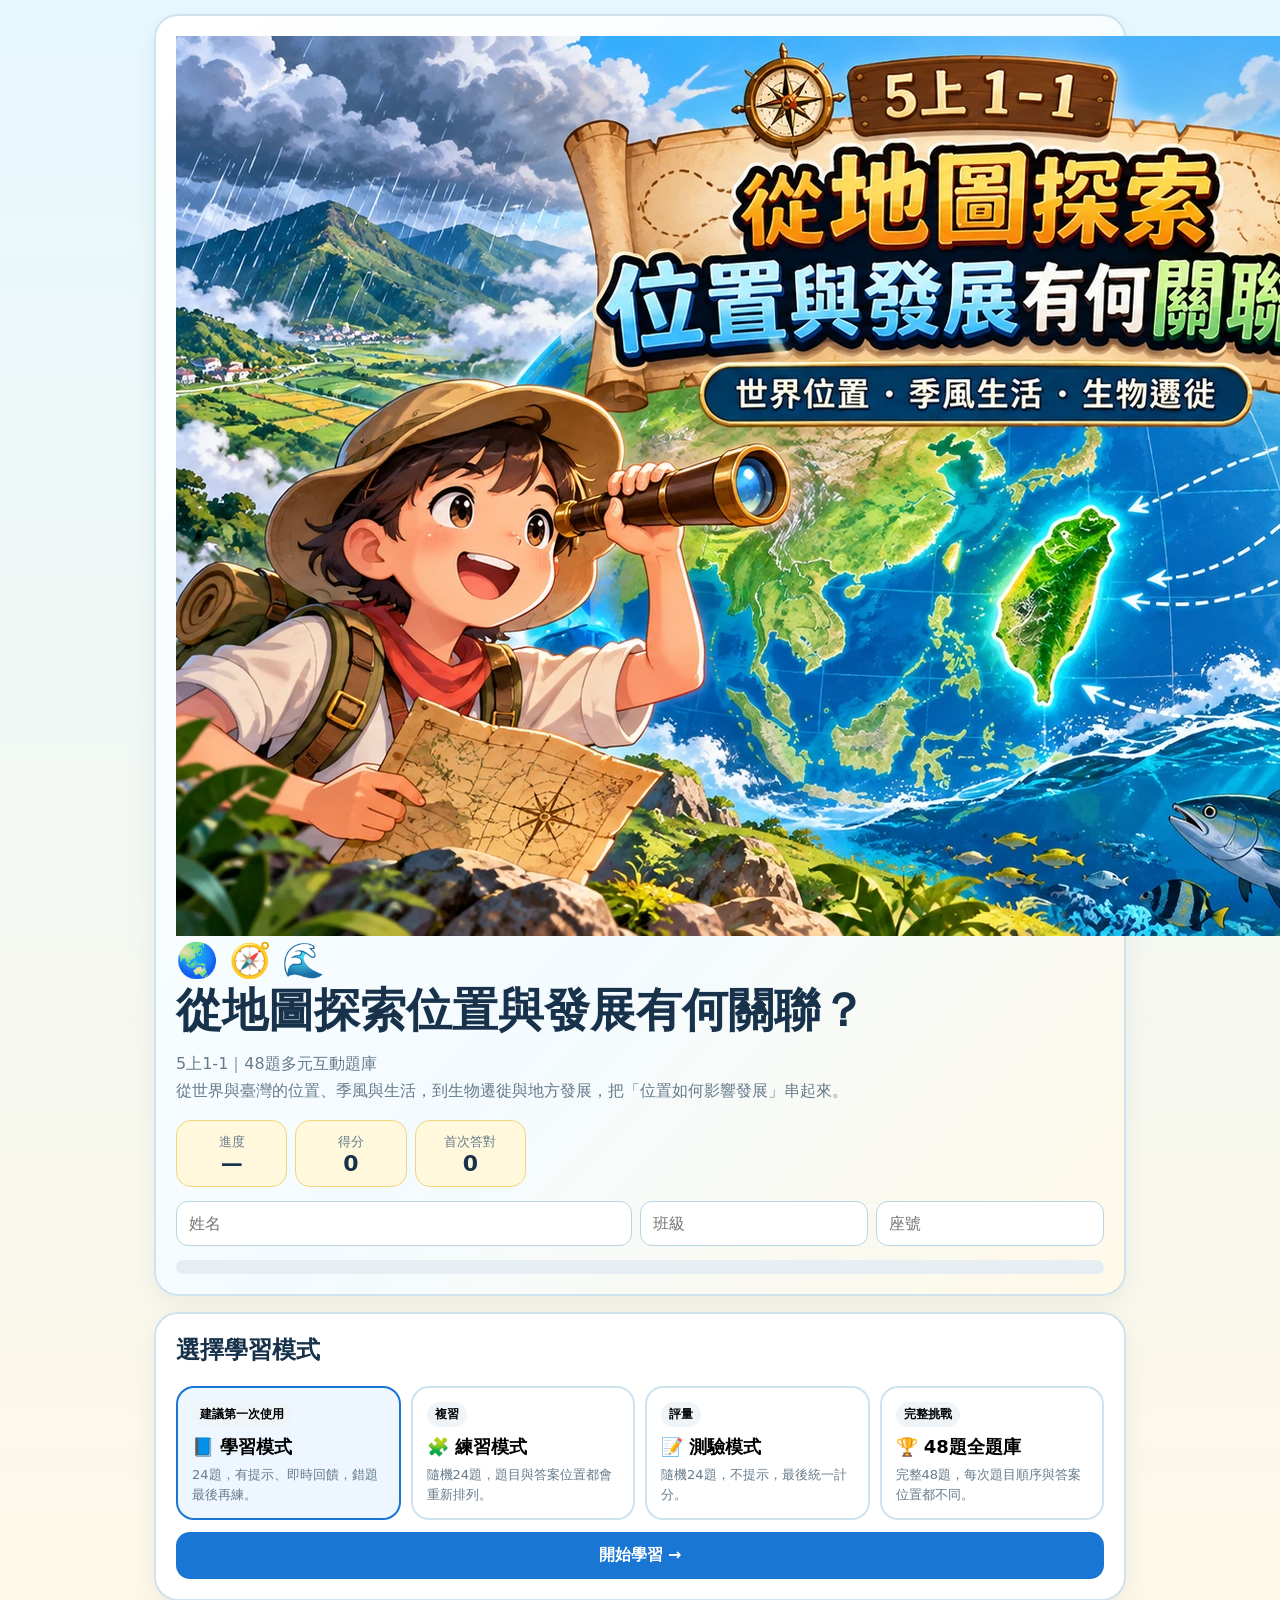
==== commit 1e079065: "1-1: add high-resolution subject hero image" ====
--- a/1-1/index.html
+++ b/1-1/index.html
@@ -1 +1 @@
-<!doctype html><html lang="zh-Hant"><head><meta charset="utf-8"><meta name="viewport" content="width=device-width,initial-scale=1"><title>從地圖探索位置與發展有何關聯？｜1-1互動學習遊戲</title><link rel="stylesheet" href="app.css?v=2"></head><body><main class="wrap"><section class="card hero"><div class="head"><div><div style="font-size:34px">🌏 🧭 🌊</div><h1 class="title">從地圖探索位置與發展有何關聯？</h1><p class="sub">5上1-1｜48題多元互動題庫<br>從世界與臺灣的位置、季風與生活，到生物遷徙與地方發展，把「位置如何影響發展」串起來。</p></div><div class="stats"><div class="stat"><span class="small">進度</span><br><b id="stageStat">—</b></div><div class="stat"><span class="small">得分</span><br><b id="scoreStat">0</b></div><div class="stat"><span class="small">首次答對</span><br><b id="firstStat">0</b></div></div></div><div class="identity"><input id="studentName" placeholder="姓名"><input id="studentClass" placeholder="班級"><input id="studentNo" placeholder="座號"></div><div class="progress"><div class="bar" id="bar"></div></div></section><section class="card" id="modePanel"><h2 style="margin-top:0">選擇學習模式</h2><div class="modeGrid"><button class="mode active" data-mode="learn"><span class="modeTag">建議第一次使用</span><b>📘 學習模式</b><span class="small">24題，有提示、即時回饋，錯題最後再練。</span></button><button class="mode" data-mode="practice"><span class="modeTag">複習</span><b>🧩 練習模式</b><span class="small">隨機24題，題目與答案位置都會重新排列。</span></button><button class="mode" data-mode="test"><span class="modeTag">評量</span><b>📝 測驗模式</b><span class="small">隨機24題，不提示，最後統一計分。</span></button><button class="mode" data-mode="full"><span class="modeTag">完整挑戰</span><b>🏆 48題全題庫</b><span class="small">完整48題，每次題目順序與答案位置都不同。</span></button></div><button class="start" id="startBtn">開始學習 →</button></section><section class="card hidden" id="game"><div class="chapter" id="chapter"></div><h2 class="qtitle" id="qtitle"></h2><div class="meta"><span class="pill" id="levelPill"></span><span class="pill" id="typePill"></span></div><div class="visual" id="visual"></div><div class="qtext" id="qtext"></div><div id="answerArea"></div><div class="feedback" id="feedback" aria-live="polite"></div><div class="hint" id="hintbox"></div><div class="actions"><button class="btn secondary" id="hintBtn">💡 使用提示</button><button class="btn primary hidden" id="nextBtn">下一題 →</button></div></section><section class="card result" id="result"><div class="grade" id="grade"></div><p id="summary"></p><div class="reportGrid"><div class="reportBox"><span class="small">正確率</span><br><b id="accuracy">0%</b></div><div class="reportBox"><span class="small">首次答對</span><br><b id="firstReport">0</b></div><div class="reportBox"><span class="small">錯題數</span><br><b id="wrongReport">0</b></div></div><div class="badgeRow" id="badges"></div><div class="certificate"><div style="font-size:42px">🧭</div><h2>地圖探索學習證書</h2><p>完成「從地圖探索位置與發展有何關聯？」學習挑戰</p><p id="certName"></p><p id="certMode"></p><p><b id="certScore"></b></p></div><h3>錯題回顧</h3><div class="review" id="review"></div><div class="actions"><button class="btn primary" id="restartBtn">重新選擇模式</button></div></section></main><script src="questions.js?v=2"></script><script src="app.js?v=2"></script><script src="visuals.js?v=2"></script></body></html>+<!doctype html><html lang="zh-Hant"><head><meta charset="utf-8"><meta name="viewport" content="width=device-width,initial-scale=1"><title>從地圖探索位置與發展有何關聯？｜1-1互動學習遊戲</title><link rel="stylesheet" href="app.css?v=3"></head><body><main class="wrap"><section class="card hero"><div class="heroBanner"><img src="images/hero-1-1.webp?v=3" alt="5上1-1 從地圖探索位置與發展有何關聯？主題圖"></div><div class="head"><div><div style="font-size:34px">🌏 🧭 🌊</div><h1 class="title">從地圖探索位置與發展有何關聯？</h1><p class="sub">5上1-1｜48題多元互動題庫<br>從世界與臺灣的位置、季風與生活，到生物遷徙與地方發展，把「位置如何影響發展」串起來。</p></div><div class="stats"><div class="stat"><span class="small">進度</span><br><b id="stageStat">—</b></div><div class="stat"><span class="small">得分</span><br><b id="scoreStat">0</b></div><div class="stat"><span class="small">首次答對</span><br><b id="firstStat">0</b></div></div></div><div class="identity"><input id="studentName" placeholder="姓名"><input id="studentClass" placeholder="班級"><input id="studentNo" placeholder="座號"></div><div class="progress"><div class="bar" id="bar"></div></div></section><section class="card" id="modePanel"><h2 style="margin-top:0">選擇學習模式</h2><div class="modeGrid"><button class="mode active" data-mode="learn"><span class="modeTag">建議第一次使用</span><b>📘 學習模式</b><span class="small">24題，有提示、即時回饋，錯題最後再練。</span></button><button class="mode" data-mode="practice"><span class="modeTag">複習</span><b>🧩 練習模式</b><span class="small">隨機24題，題目與答案位置都會重新排列。</span></button><button class="mode" data-mode="test"><span class="modeTag">評量</span><b>📝 測驗模式</b><span class="small">隨機24題，不提示，最後統一計分。</span></button><button class="mode" data-mode="full"><span class="modeTag">完整挑戰</span><b>🏆 48題全題庫</b><span class="small">完整48題，每次題目順序與答案位置都不同。</span></button></div><button class="start" id="startBtn">開始學習 →</button></section><section class="card hidden" id="game"><div class="chapter" id="chapter"></div><h2 class="qtitle" id="qtitle"></h2><div class="meta"><span class="pill" id="levelPill"></span><span class="pill" id="typePill"></span></div><div class="visual" id="visual"></div><div class="qtext" id="qtext"></div><div id="answerArea"></div><div class="feedback" id="feedback" aria-live="polite"></div><div class="hint" id="hintbox"></div><div class="actions"><button class="btn secondary" id="hintBtn">💡 使用提示</button><button class="btn primary hidden" id="nextBtn">下一題 →</button></div></section><section class="card result" id="result"><div class="grade" id="grade"></div><p id="summary"></p><div class="reportGrid"><div class="reportBox"><span class="small">正確率</span><br><b id="accuracy">0%</b></div><div class="reportBox"><span class="small">首次答對</span><br><b id="firstReport">0</b></div><div class="reportBox"><span class="small">錯題數</span><br><b id="wrongReport">0</b></div></div><div class="badgeRow" id="badges"></div><div class="certificate"><div style="font-size:42px">🧭</div><h2>地圖探索學習證書</h2><p>完成「從地圖探索位置與發展有何關聯？」學習挑戰</p><p id="certName"></p><p id="certMode"></p><p><b id="certScore"></b></p></div><h3>錯題回顧</h3><div class="review" id="review"></div><div class="actions"><button class="btn primary" id="restartBtn">重新選擇模式</button></div></section></main><script src="questions.js?v=2"></script><script src="app.js?v=2"></script><script src="visuals.js?v=3"></script></body></html>
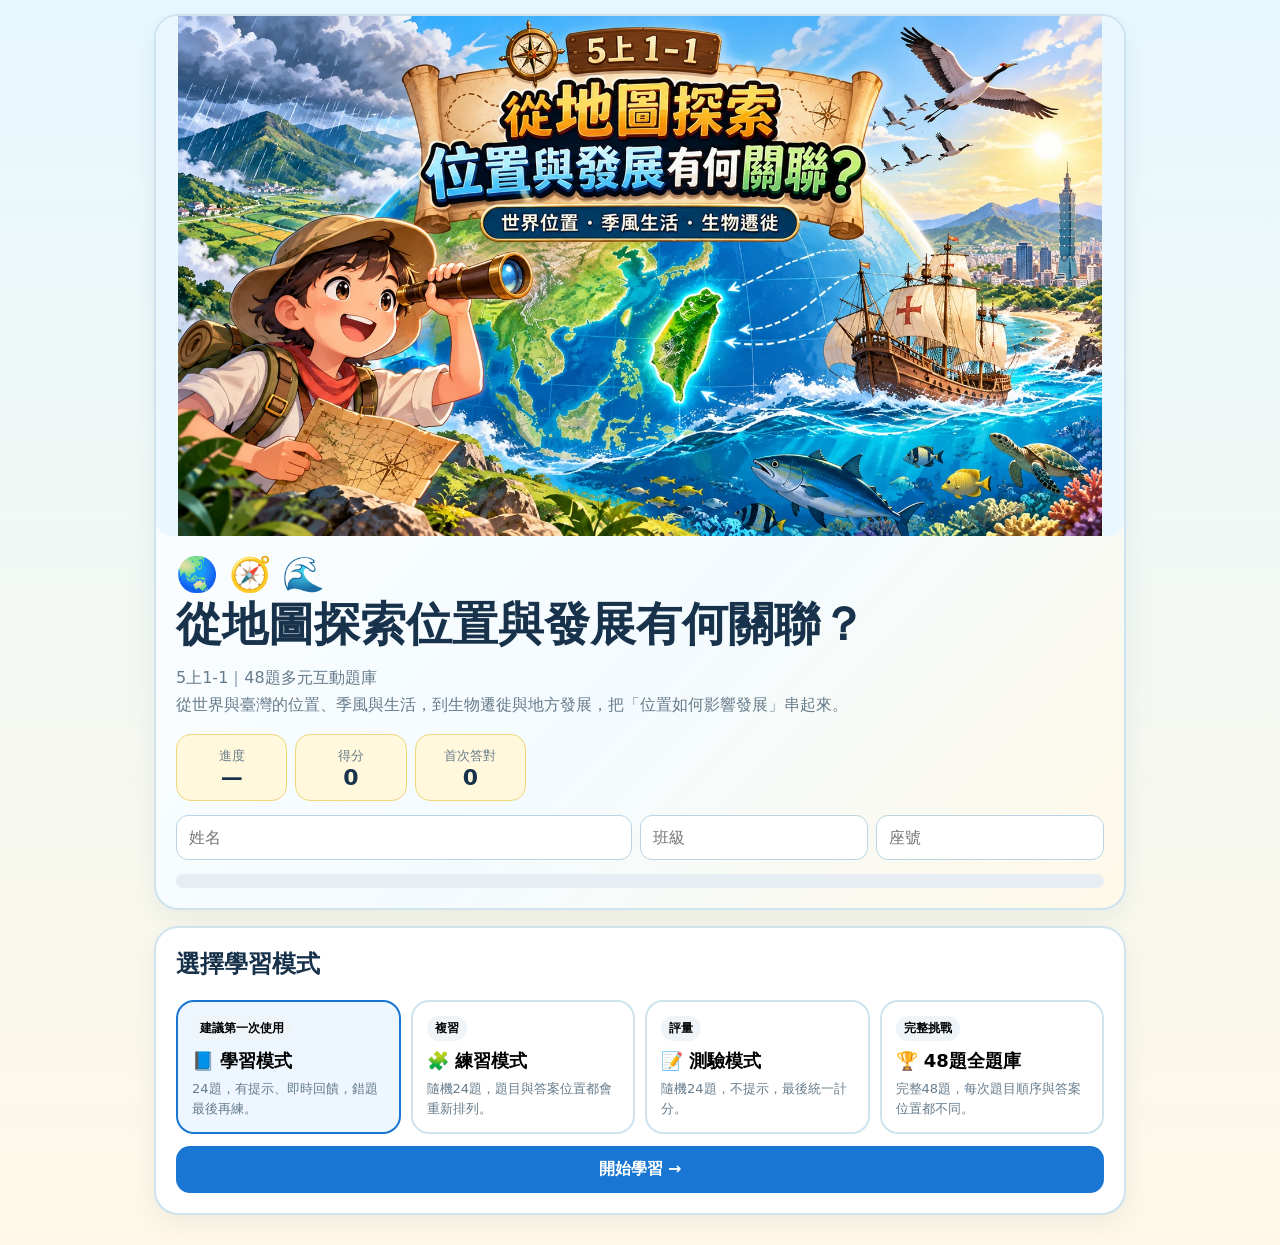
==== commit 224ddc78: "1-1: bump visual cache to v5" ====
--- a/1-1/index.html
+++ b/1-1/index.html
@@ -1 +1 @@
-<!doctype html><html lang="zh-Hant"><head><meta charset="utf-8"><meta name="viewport" content="width=device-width,initial-scale=1"><title>從地圖探索位置與發展有何關聯？｜1-1互動學習遊戲</title><link rel="stylesheet" href="app.css?v=3"></head><body><main class="wrap"><section class="card hero"><div class="heroBanner"><img src="images/hero-1-1.webp?v=3" alt="5上1-1 從地圖探索位置與發展有何關聯？主題圖"></div><div class="head"><div><div style="font-size:34px">🌏 🧭 🌊</div><h1 class="title">從地圖探索位置與發展有何關聯？</h1><p class="sub">5上1-1｜48題多元互動題庫<br>從世界與臺灣的位置、季風與生活，到生物遷徙與地方發展，把「位置如何影響發展」串起來。</p></div><div class="stats"><div class="stat"><span class="small">進度</span><br><b id="stageStat">—</b></div><div class="stat"><span class="small">得分</span><br><b id="scoreStat">0</b></div><div class="stat"><span class="small">首次答對</span><br><b id="firstStat">0</b></div></div></div><div class="identity"><input id="studentName" placeholder="姓名"><input id="studentClass" placeholder="班級"><input id="studentNo" placeholder="座號"></div><div class="progress"><div class="bar" id="bar"></div></div></section><section class="card" id="modePanel"><h2 style="margin-top:0">選擇學習模式</h2><div class="modeGrid"><button class="mode active" data-mode="learn"><span class="modeTag">建議第一次使用</span><b>📘 學習模式</b><span class="small">24題，有提示、即時回饋，錯題最後再練。</span></button><button class="mode" data-mode="practice"><span class="modeTag">複習</span><b>🧩 練習模式</b><span class="small">隨機24題，題目與答案位置都會重新排列。</span></button><button class="mode" data-mode="test"><span class="modeTag">評量</span><b>📝 測驗模式</b><span class="small">隨機24題，不提示，最後統一計分。</span></button><button class="mode" data-mode="full"><span class="modeTag">完整挑戰</span><b>🏆 48題全題庫</b><span class="small">完整48題，每次題目順序與答案位置都不同。</span></button></div><button class="start" id="startBtn">開始學習 →</button></section><section class="card hidden" id="game"><div class="chapter" id="chapter"></div><h2 class="qtitle" id="qtitle"></h2><div class="meta"><span class="pill" id="levelPill"></span><span class="pill" id="typePill"></span></div><div class="visual" id="visual"></div><div class="qtext" id="qtext"></div><div id="answerArea"></div><div class="feedback" id="feedback" aria-live="polite"></div><div class="hint" id="hintbox"></div><div class="actions"><button class="btn secondary" id="hintBtn">💡 使用提示</button><button class="btn primary hidden" id="nextBtn">下一題 →</button></div></section><section class="card result" id="result"><div class="grade" id="grade"></div><p id="summary"></p><div class="reportGrid"><div class="reportBox"><span class="small">正確率</span><br><b id="accuracy">0%</b></div><div class="reportBox"><span class="small">首次答對</span><br><b id="firstReport">0</b></div><div class="reportBox"><span class="small">錯題數</span><br><b id="wrongReport">0</b></div></div><div class="badgeRow" id="badges"></div><div class="certificate"><div style="font-size:42px">🧭</div><h2>地圖探索學習證書</h2><p>完成「從地圖探索位置與發展有何關聯？」學習挑戰</p><p id="certName"></p><p id="certMode"></p><p><b id="certScore"></b></p></div><h3>錯題回顧</h3><div class="review" id="review"></div><div class="actions"><button class="btn primary" id="restartBtn">重新選擇模式</button></div></section></main><script src="questions.js?v=2"></script><script src="app.js?v=2"></script><script src="visuals.js?v=3"></script></body></html>+<!doctype html><html lang="zh-Hant"><head><meta charset="utf-8"><meta name="viewport" content="width=device-width,initial-scale=1"><title>從地圖探索位置與發展有何關聯？｜1-1互動學習遊戲</title><link rel="stylesheet" href="app.css?v=3"></head><body><main class="wrap"><section class="card hero"><div class="heroBanner"><img src="images/hero-1-1.webp?v=3" alt="5上1-1 從地圖探索位置與發展有何關聯？主題圖"></div><div class="head"><div><div style="font-size:34px">🌏 🧭 🌊</div><h1 class="title">從地圖探索位置與發展有何關聯？</h1><p class="sub">5上1-1｜48題多元互動題庫<br>從世界與臺灣的位置、季風與生活，到生物遷徙與地方發展，把「位置如何影響發展」串起來。</p></div><div class="stats"><div class="stat"><span class="small">進度</span><br><b id="stageStat">—</b></div><div class="stat"><span class="small">得分</span><br><b id="scoreStat">0</b></div><div class="stat"><span class="small">首次答對</span><br><b id="firstStat">0</b></div></div></div><div class="identity"><input id="studentName" placeholder="姓名"><input id="studentClass" placeholder="班級"><input id="studentNo" placeholder="座號"></div><div class="progress"><div class="bar" id="bar"></div></div></section><section class="card" id="modePanel"><h2 style="margin-top:0">選擇學習模式</h2><div class="modeGrid"><button class="mode active" data-mode="learn"><span class="modeTag">建議第一次使用</span><b>📘 學習模式</b><span class="small">24題，有提示、即時回饋，錯題最後再練。</span></button><button class="mode" data-mode="practice"><span class="modeTag">複習</span><b>🧩 練習模式</b><span class="small">隨機24題，題目與答案位置都會重新排列。</span></button><button class="mode" data-mode="test"><span class="modeTag">評量</span><b>📝 測驗模式</b><span class="small">隨機24題，不提示，最後統一計分。</span></button><button class="mode" data-mode="full"><span class="modeTag">完整挑戰</span><b>🏆 48題全題庫</b><span class="small">完整48題，每次題目順序與答案位置都不同。</span></button></div><button class="start" id="startBtn">開始學習 →</button></section><section class="card hidden" id="game"><div class="chapter" id="chapter"></div><h2 class="qtitle" id="qtitle"></h2><div class="meta"><span class="pill" id="levelPill"></span><span class="pill" id="typePill"></span></div><div class="visual" id="visual"></div><div class="qtext" id="qtext"></div><div id="answerArea"></div><div class="feedback" id="feedback" aria-live="polite"></div><div class="hint" id="hintbox"></div><div class="actions"><button class="btn secondary" id="hintBtn">💡 使用提示</button><button class="btn primary hidden" id="nextBtn">下一題 →</button></div></section><section class="card result" id="result"><div class="grade" id="grade"></div><p id="summary"></p><div class="reportGrid"><div class="reportBox"><span class="small">正確率</span><br><b id="accuracy">0%</b></div><div class="reportBox"><span class="small">首次答對</span><br><b id="firstReport">0</b></div><div class="reportBox"><span class="small">錯題數</span><br><b id="wrongReport">0</b></div></div><div class="badgeRow" id="badges"></div><div class="certificate"><div style="font-size:42px">🧭</div><h2>地圖探索學習證書</h2><p>完成「從地圖探索位置與發展有何關聯？」學習挑戰</p><p id="certName"></p><p id="certMode"></p><p><b id="certScore"></b></p></div><h3>錯題回顧</h3><div class="review" id="review"></div><div class="actions"><button class="btn primary" id="restartBtn">重新選擇模式</button></div></section></main><script src="questions.js?v=2"></script><script src="app.js?v=2"></script><script src="visuals.js?v=5"></script></body></html>
--- a/1-1/app.css
+++ b/1-1/app.css
@@ -1 +1 @@
-:root{--ink:#17324a;--muted:#667b8b;--line:#cfe3ef;--blue:#1976d2;--green:#2f9b62;--gold:#f2b43d;--red:#d9534f;--purple:#7b61c8;--bg:#edf9ff;--card:#fff}*{box-sizing:border-box}body{margin:0;font-family:"Noto Sans TC","PingFang TC","Microsoft JhengHei",system-ui,sans-serif;background:linear-gradient(180deg,#e7f8ff,#fff8e7);color:var(--ink)}button,input,select{font:inherit}.wrap{max-width:1000px;margin:auto;padding:14px}.card{background:#fff;border:2px solid var(--line);border-radius:24px;padding:20px;margin-bottom:16px;box-shadow:0 8px 24px rgba(25,70,100,.07)}.hero{background:linear-gradient(135deg,#fff,#f4fbff 62%,#fff9e8)}.head{display:flex;gap:16px;justify-content:space-between;align-items:flex-start;flex-wrap:wrap}.title{font-size:clamp(28px,6vw,46px);font-weight:950;margin:0}.sub{color:var(--muted);line-height:1.7;margin:.5rem 0 0}.stats{display:grid;grid-template-columns:repeat(3,1fr);gap:8px;min-width:min(100%,350px)}.stat{padding:10px;border-radius:15px;background:#fff8dc;border:1px solid #efd67b;text-align:center}.stat b{font-size:22px}.small{font-size:13px;color:var(--muted)}.identity{display:grid;grid-template-columns:2fr 1fr 1fr;gap:8px;margin-top:14px}.identity input{padding:12px;border:1px solid #b9d4e3;border-radius:12px}.progress{height:14px;background:#e7eef3;border-radius:99px;overflow:hidden;margin-top:14px}.bar{height:100%;width:0;background:linear-gradient(90deg,#2795dd,#49b979);transition:.25s}.modeGrid{display:grid;grid-template-columns:repeat(4,1fr);gap:10px}.mode{border:2px solid var(--line);border-radius:18px;padding:14px;background:#fff;cursor:pointer;text-align:left}.mode:hover{border-color:#78bce5}.mode b{display:block;font-size:18px;margin-bottom:5px}.mode.active{border-color:var(--blue);background:#eef7ff}.modeTag{display:inline-block;padding:4px 8px;border-radius:999px;background:#eef4f8;font-size:12px;font-weight:900;margin-bottom:8px}.start{width:100%;margin-top:12px;background:var(--blue);color:#fff;border:0;border-radius:14px;padding:13px 18px;font-weight:900;cursor:pointer}.chapter{font-weight:900;color:var(--blue);font-size:14px;margin-bottom:5px}.qtitle{font-size:clamp(23px,4.5vw,31px);margin:0;font-weight:950}.meta{display:flex;gap:8px;flex-wrap:wrap;margin:7px 0}.pill{font-size:12px;font-weight:900;padding:5px 9px;border-radius:999px;background:#eef7fc;border:1px solid #bdd9e9}.pill.advanced{background:#f7f0ff;border-color:#d6c5f4}.pill.boss{background:#fff3dc;border-color:#f0cd83}.visual{margin:13px 0;border-radius:20px;overflow:hidden;border:2px solid #bcdbea;background:linear-gradient(135deg,#f7fcff,#fff9ea);min-height:190px;display:grid;place-items:center;position:relative;padding:10px}.visual img{width:min(100%,820px);height:auto;max-height:430px;object-fit:contain;display:block;border-radius:15px}.fallback{padding:28px;text-align:center;color:#527086;font-weight:850;line-height:1.6}.fallback .emoji{font-size:62px;display:block}.sourceTag{position:absolute;right:9px;bottom:9px;background:rgba(255,255,255,.92);border-radius:999px;padding:5px 9px;font-size:12px;font-weight:800}.qtext{font-size:19px;line-height:1.7;font-weight:850;margin:12px 0}.choices{display:grid;grid-template-columns:repeat(2,minmax(0,1fr));gap:10px}.choice{min-height:58px;border:2px solid var(--line);border-radius:15px;background:#fff;padding:11px 13px;text-align:left;font-weight:850;color:var(--ink);cursor:pointer}.choice:hover{border-color:#79bde5}.choice.correct{background:#e8f8ee;border-color:#4bad6c}.choice.wrong{background:#fff0ee;border-color:#df786f}.choice:disabled{cursor:default;opacity:.95}.letter{display:inline-grid;place-items:center;width:30px;height:30px;border-radius:50%;color:#fff;margin-right:8px;font-weight:950}.choice:nth-child(1) .letter{background:#d94a43}.choice:nth-child(2) .letter{background:#2c7cd6}.choice:nth-child(3) .letter{background:#279958}.choice:nth-child(4) .letter{background:#ed7a2b}.choice:nth-child(5) .letter{background:#7b61c8}.choice:nth-child(6) .letter{background:#5f6f7c}.multiList{display:grid;gap:9px}.multiItem{display:flex;gap:10px;align-items:flex-start;border:2px solid var(--line);border-radius:14px;padding:11px;background:#fff;font-weight:800}.multiItem input{width:20px;height:20px;margin-top:2px}.dragPool{display:flex;flex-wrap:wrap;gap:8px;margin:10px 0}.dragChip{border:2px solid #9cc9e5;background:#eef8ff;border-radius:13px;padding:10px 12px;font-weight:850;cursor:grab}.dragChip.used{opacity:.36}.dragChip.tapSelected{outline:3px solid #f0bd4a}.dragBoard,.sequenceSlots{display:grid;gap:9px}.dragRow{display:grid;grid-template-columns:1fr 1.2fr;gap:8px;align-items:center}.dragPrompt,.dropZone,.sequenceSlot{border:1px solid var(--line);border-radius:13px;padding:11px;background:#fbfdff}.dropZone,.sequenceSlot{border-style:dashed;min-height:50px}.filled{background:#eaf8ef;border-color:#64b780}.sequenceSlot{display:flex;gap:10px;align-items:center}.slotNo{width:30px;height:30px;border-radius:50%;display:grid;place-items:center;background:var(--blue);color:#fff;font-weight:950}.interactionNote{font-size:13px;color:var(--muted);margin:6px 0 10px}.feedback{min-height:34px;font-weight:900;line-height:1.6;margin-top:11px}.hint{display:none;background:#fff8dc;border:1px solid #e9d172;border-radius:14px;padding:12px;margin-top:10px;font-weight:750}.hint.show{display:block}.actions{display:flex;gap:9px;flex-wrap:wrap;margin-top:12px}.btn{border:0;border-radius:14px;padding:11px 16px;font-weight:900;cursor:pointer}.primary{background:var(--blue);color:#fff}.secondary{background:#edf4f8;color:var(--ink)}.hidden{display:none!important}.result{display:none}.result.show{display:block}.grade{font-size:clamp(30px,6vw,50px);font-weight:950}.certificate{padding:20px;border:4px double #d5b257;border-radius:18px;background:#fffdf4;text-align:center;margin:14px 0}.review{display:grid;gap:9px}.reviewItem{border:1px solid var(--line);border-radius:12px;padding:10px 12px;background:#f8fbfd}.badgeRow{display:flex;flex-wrap:wrap;gap:7px}.badge{padding:7px 10px;border:1px solid #bdd8e7;border-radius:999px;background:#eef7fc;font-weight:850}.reportGrid{display:grid;grid-template-columns:repeat(3,1fr);gap:9px;margin:12px 0}.reportBox{border:1px solid var(--line);border-radius:13px;padding:12px;background:#fafcfe;text-align:center}.reportBox b{font-size:24px}@media(max-width:760px){.wrap{padding:8px}.card{padding:15px;border-radius:18px}.modeGrid{grid-template-columns:1fr 1fr}.choices{grid-template-columns:1fr}.identity{grid-template-columns:1fr}.dragRow{grid-template-columns:1fr}.stats,.reportGrid{width:100%;grid-template-columns:repeat(3,1fr)}.visual{min-height:150px}.visual img{width:100%;max-height:none}}+:root{--ink:#17324a;--muted:#667b8b;--line:#cfe3ef;--blue:#1976d2;--green:#2f9b62;--gold:#f2b43d;--red:#d9534f;--purple:#7b61c8;--bg:#edf9ff;--card:#fff}*{box-sizing:border-box}body{margin:0;font-family:"Noto Sans TC","PingFang TC","Microsoft JhengHei",system-ui,sans-serif;background:linear-gradient(180deg,#e7f8ff,#fff8e7);color:var(--ink)}button,input,select{font:inherit}.wrap{max-width:1000px;margin:auto;padding:14px}.card{background:#fff;border:2px solid var(--line);border-radius:24px;padding:20px;margin-bottom:16px;box-shadow:0 8px 24px rgba(25,70,100,.07)}.hero{background:linear-gradient(135deg,#fff,#f4fbff 62%,#fff9e8)}.heroBanner{margin:-20px -20px 18px;border-radius:22px 22px 16px 16px;overflow:hidden;background:#eaf7ff}.heroBanner img{display:block;width:100%;height:auto;max-height:520px;object-fit:contain}.head{display:flex;gap:16px;justify-content:space-between;align-items:flex-start;flex-wrap:wrap}.title{font-size:clamp(28px,6vw,46px);font-weight:950;margin:0}.sub{color:var(--muted);line-height:1.7;margin:.5rem 0 0}.stats{display:grid;grid-template-columns:repeat(3,1fr);gap:8px;min-width:min(100%,350px)}.stat{padding:10px;border-radius:15px;background:#fff8dc;border:1px solid #efd67b;text-align:center}.stat b{font-size:22px}.small{font-size:13px;color:var(--muted)}.identity{display:grid;grid-template-columns:2fr 1fr 1fr;gap:8px;margin-top:14px}.identity input{padding:12px;border:1px solid #b9d4e3;border-radius:12px}.progress{height:14px;background:#e7eef3;border-radius:99px;overflow:hidden;margin-top:14px}.bar{height:100%;width:0;background:linear-gradient(90deg,#2795dd,#49b979);transition:.25s}.modeGrid{display:grid;grid-template-columns:repeat(4,1fr);gap:10px}.mode{border:2px solid var(--line);border-radius:18px;padding:14px;background:#fff;cursor:pointer;text-align:left}.mode:hover{border-color:#78bce5}.mode b{display:block;font-size:18px;margin-bottom:5px}.mode.active{border-color:var(--blue);background:#eef7ff}.modeTag{display:inline-block;padding:4px 8px;border-radius:999px;background:#eef4f8;font-size:12px;font-weight:900;margin-bottom:8px}.start{width:100%;margin-top:12px;background:var(--blue);color:#fff;border:0;border-radius:14px;padding:13px 18px;font-weight:900;cursor:pointer}.chapter{font-weight:900;color:var(--blue);font-size:14px;margin-bottom:5px}.qtitle{font-size:clamp(23px,4.5vw,31px);margin:0;font-weight:950}.meta{display:flex;gap:8px;flex-wrap:wrap;margin:7px 0}.pill{font-size:12px;font-weight:900;padding:5px 9px;border-radius:999px;background:#eef7fc;border:1px solid #bdd9e9}.pill.advanced{background:#f7f0ff;border-color:#d6c5f4}.pill.boss{background:#fff3dc;border-color:#f0cd83}.visual{margin:13px 0;border-radius:20px;overflow:hidden;border:2px solid #bcdbea;background:linear-gradient(135deg,#f7fcff,#fff9ea);min-height:190px;display:grid;place-items:center;position:relative;padding:10px}.visual img{width:min(100%,820px);height:auto;max-height:430px;object-fit:contain;display:block;border-radius:15px}.fallback{padding:28px;text-align:center;color:#527086;font-weight:850;line-height:1.6}.fallback .emoji{font-size:62px;display:block}.sourceTag{position:absolute;right:9px;bottom:9px;background:rgba(255,255,255,.92);border-radius:999px;padding:5px 9px;font-size:12px;font-weight:800}.qtext{font-size:19px;line-height:1.7;font-weight:850;margin:12px 0}.choices{display:grid;grid-template-columns:repeat(2,minmax(0,1fr));gap:10px}.choice{min-height:58px;border:2px solid var(--line);border-radius:15px;background:#fff;padding:11px 13px;text-align:left;font-weight:850;color:var(--ink);cursor:pointer}.choice:hover{border-color:#79bde5}.choice.correct{background:#e8f8ee;border-color:#4bad6c}.choice.wrong{background:#fff0ee;border-color:#df786f}.choice:disabled{cursor:default;opacity:.95}.letter{display:inline-grid;place-items:center;width:30px;height:30px;border-radius:50%;color:#fff;margin-right:8px;font-weight:950}.choice:nth-child(1) .letter{background:#d94a43}.choice:nth-child(2) .letter{background:#2c7cd6}.choice:nth-child(3) .letter{background:#279958}.choice:nth-child(4) .letter{background:#ed7a2b}.choice:nth-child(5) .letter{background:#7b61c8}.choice:nth-child(6) .letter{background:#5f6f7c}.multiList{display:grid;gap:9px}.multiItem{display:flex;gap:10px;align-items:flex-start;border:2px solid var(--line);border-radius:14px;padding:11px;background:#fff;font-weight:800}.multiItem input{width:20px;height:20px;margin-top:2px}.dragPool{display:flex;flex-wrap:wrap;gap:8px;margin:10px 0}.dragChip{border:2px solid #9cc9e5;background:#eef8ff;border-radius:13px;padding:10px 12px;font-weight:850;cursor:grab}.dragChip.used{opacity:.36}.dragChip.tapSelected{outline:3px solid #f0bd4a}.dragBoard,.sequenceSlots{display:grid;gap:9px}.dragRow{display:grid;grid-template-columns:1fr 1.2fr;gap:8px;align-items:center}.dragPrompt,.dropZone,.sequenceSlot{border:1px solid var(--line);border-radius:13px;padding:11px;background:#fbfdff}.dropZone,.sequenceSlot{border-style:dashed;min-height:50px}.filled{background:#eaf8ef;border-color:#64b780}.sequenceSlot{display:flex;gap:10px;align-items:center}.slotNo{width:30px;height:30px;border-radius:50%;display:grid;place-items:center;background:var(--blue);color:#fff;font-weight:950}.interactionNote{font-size:13px;color:var(--muted);margin:6px 0 10px}.feedback{min-height:34px;font-weight:900;line-height:1.6;margin-top:11px}.hint{display:none;background:#fff8dc;border:1px solid #e9d172;border-radius:14px;padding:12px;margin-top:10px;font-weight:750}.hint.show{display:block}.actions{display:flex;gap:9px;flex-wrap:wrap;margin-top:12px}.btn{border:0;border-radius:14px;padding:11px 16px;font-weight:900;cursor:pointer}.primary{background:var(--blue);color:#fff}.secondary{background:#edf4f8;color:var(--ink)}.hidden{display:none!important}.result{display:none}.result.show{display:block}.grade{font-size:clamp(30px,6vw,50px);font-weight:950}.certificate{padding:20px;border:4px double #d5b257;border-radius:18px;background:#fffdf4;text-align:center;margin:14px 0}.review{display:grid;gap:9px}.reviewItem{border:1px solid var(--line);border-radius:12px;padding:10px 12px;background:#f8fbfd}.badgeRow{display:flex;flex-wrap:wrap;gap:7px}.badge{padding:7px 10px;border:1px solid #bdd8e7;border-radius:999px;background:#eef7fc;font-weight:850}.reportGrid{display:grid;grid-template-columns:repeat(3,1fr);gap:9px;margin:12px 0}.reportBox{border:1px solid var(--line);border-radius:13px;padding:12px;background:#fafcfe;text-align:center}.reportBox b{font-size:24px}@media(max-width:760px){.wrap{padding:8px}.card{padding:15px;border-radius:18px}.heroBanner{margin:-15px -15px 14px;border-radius:16px 16px 12px 12px}.heroBanner img{max-height:none}.modeGrid{grid-template-columns:1fr 1fr}.choices{grid-template-columns:1fr}.identity{grid-template-columns:1fr}.dragRow{grid-template-columns:1fr}.stats,.reportGrid{width:100%;grid-template-columns:repeat(3,1fr)}.visual{min-height:150px}.visual img{width:100%;max-height:none}}
